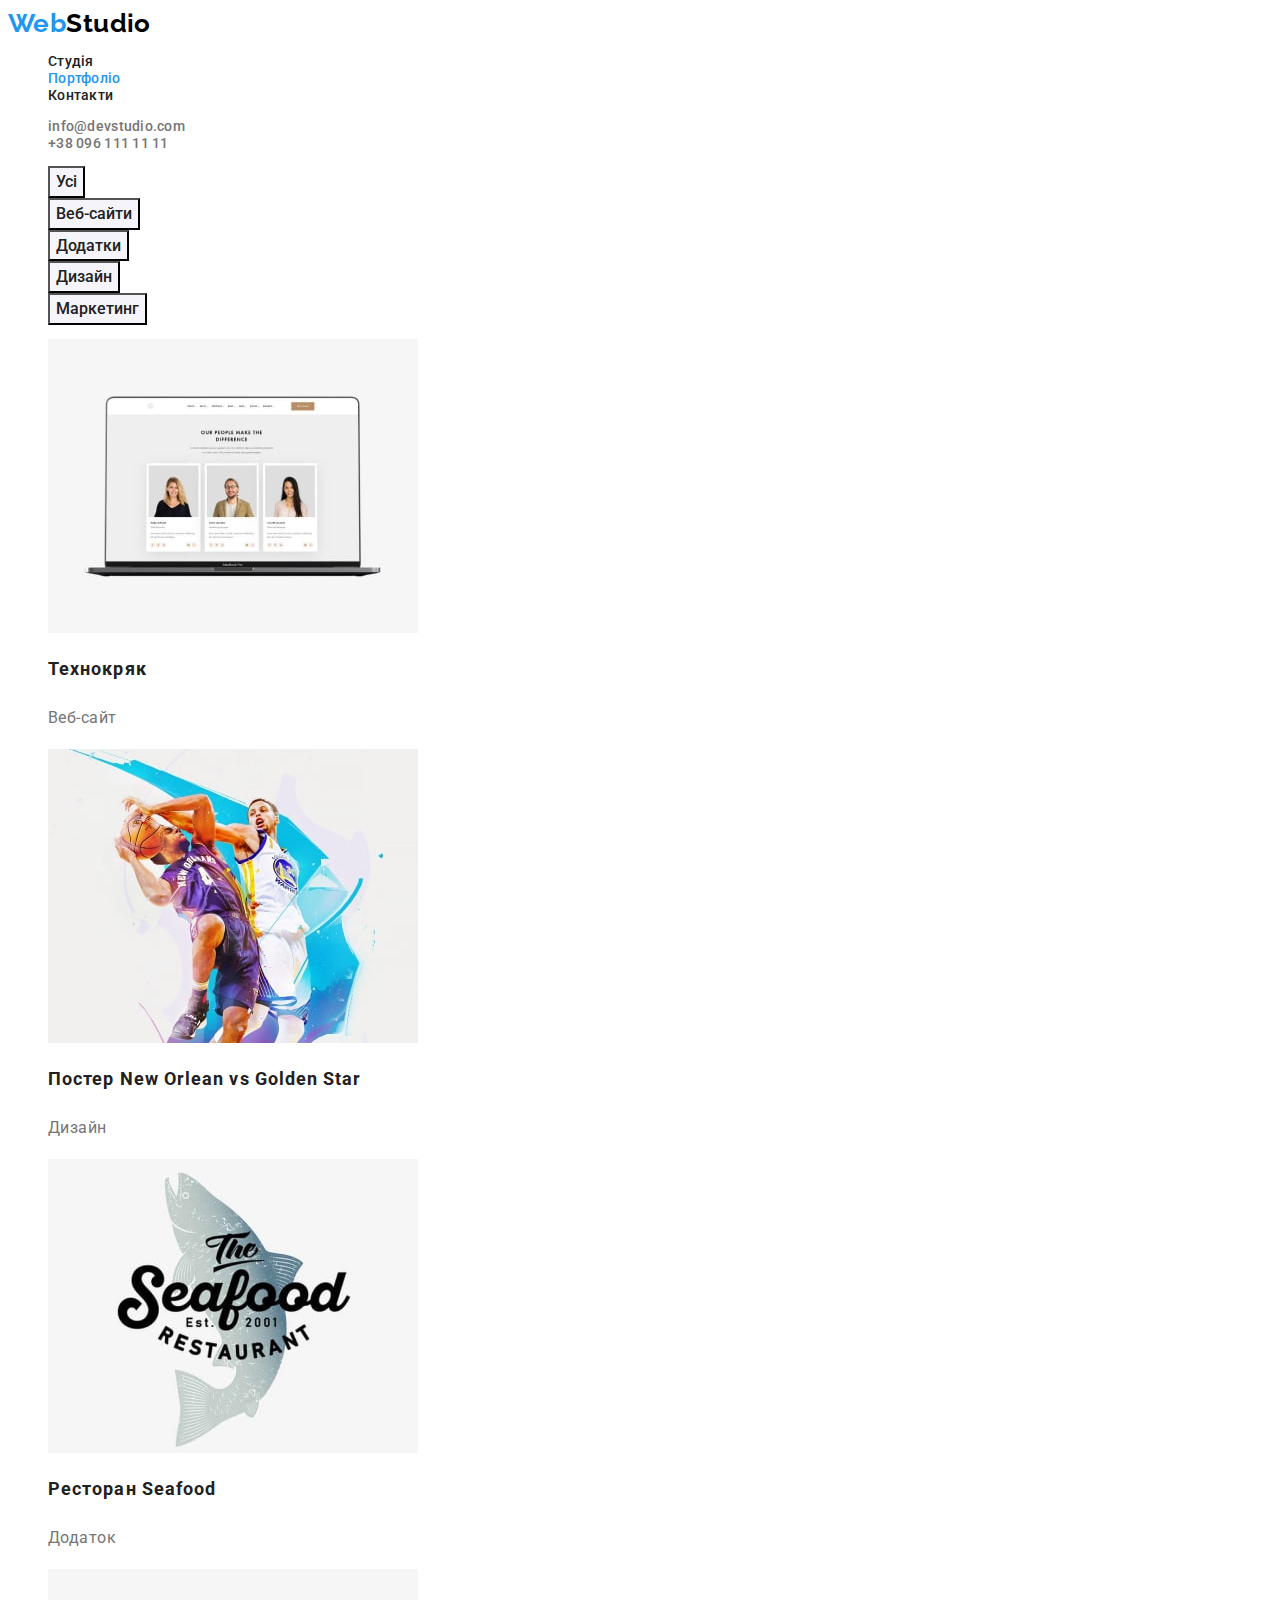
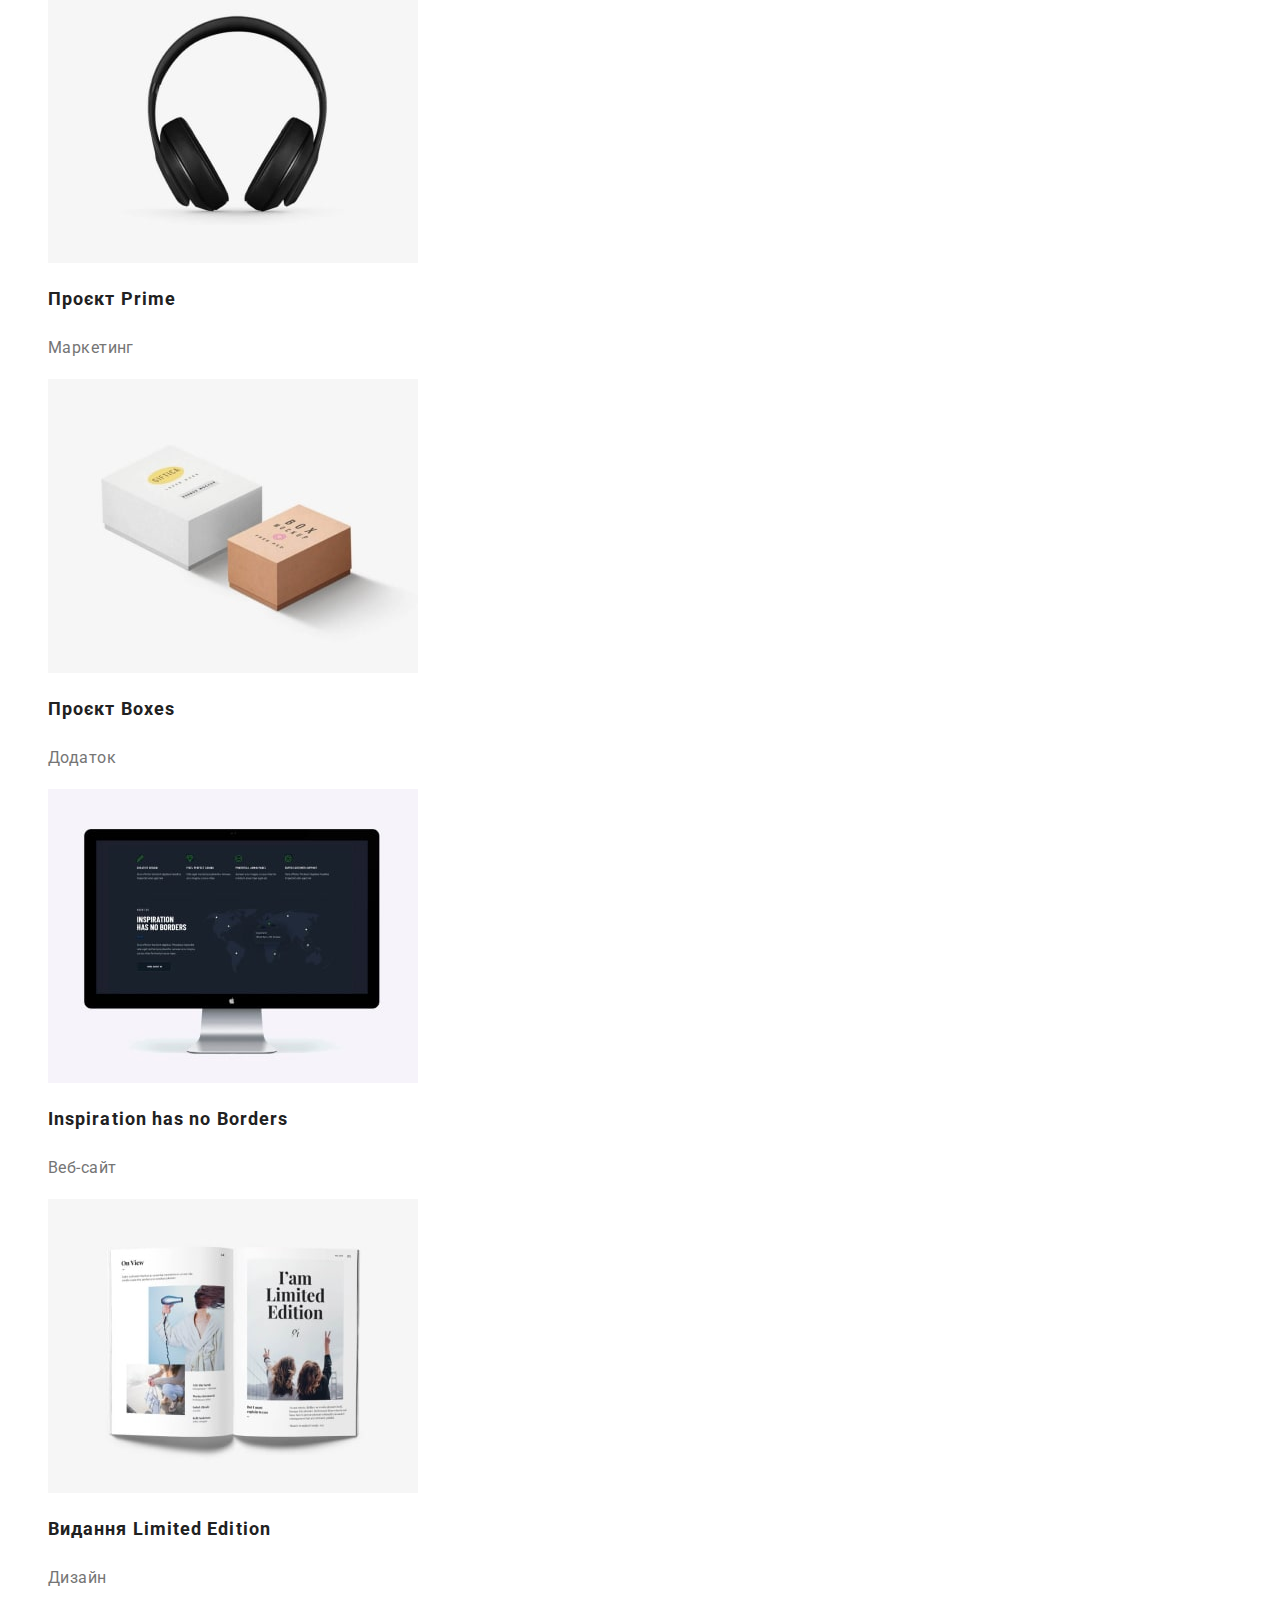
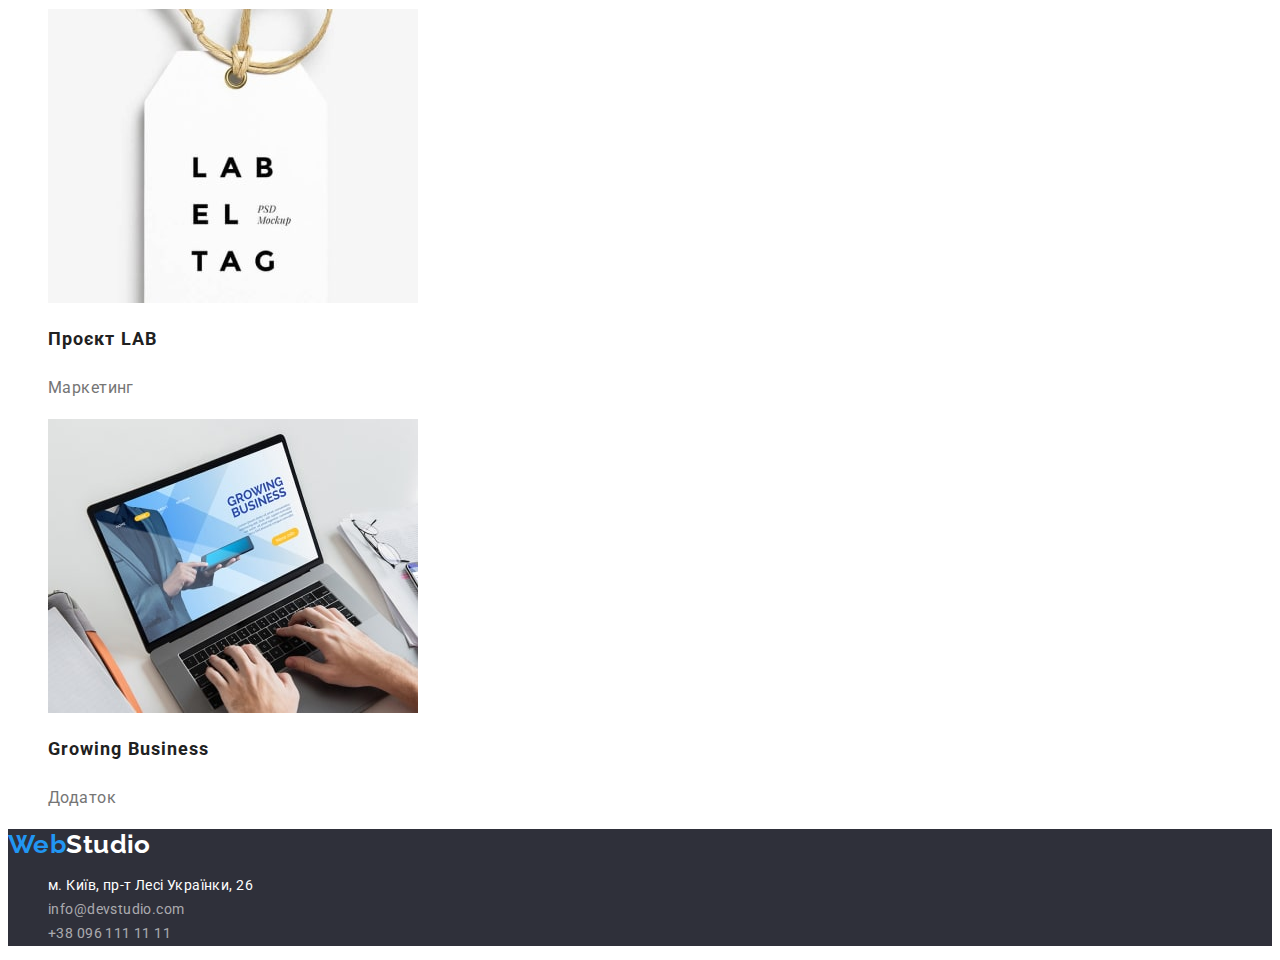
==== portfolio.html @ a38f79e4 "initial commit" ====
<!DOCTYPE html>
<html lang="uk">
	<head>
		<meta charset="UTF-8" />
		<meta http-equiv="X-UA-Compatible" content="IE=edge" />
		<meta name="viewport" content="width=device-width, initial-scale=1.0" />
		<title>Портфоліо</title>
		<link rel="preconnect" href="https://fonts.googleapis.com" />
		<link rel="preconnect" href="https://fonts.gstatic.com" crossorigin />
		<link
			href="https://fonts.googleapis.com/css2?family=Raleway:wght@700&family=Roboto:wght@400;500;700;900&display=swap"
			rel="stylesheet"
		/>
		<link rel="stylesheet" href="./css/styles.css" />
	</head>

	<body>
		<header class="header">
			<nav>
				<a href="./index.html" class="logo" lang="en">
					Web<span class="logo-header">Studio</span>
				</a>

				<ul class="list">
					<li>
						<a href="./index.html" class="nav-link link">Студія</a>
					</li>
					<li>
						<a href="./portfolio.html" class="nav-link link current">
							Портфоліо
						</a>
					</li>
					<li>
						<a href="#" class="nav-link link">Контакти</a>
					</li>
				</ul>
			</nav>

			<ul class="list">
				<li>
					<a href="mailto:info@devstudio.com" class="header-mail link">
						info@devstudio.com
					</a>
				</li>
				<li>
					<a href="tel:+380961111111" class="header-phone link">
						+38 096 111 11 11
					</a>
				</li>
			</ul>
		</header>

		<main>
			<section class="portfolio">
				<h1 class="portfolio-title visually-hidden">Портфоліо</h1>
				<ul class="list">
					<li><button type="button" class="button-portfolio">Усі</button></li>
					<li>
						<button type="button" class="button-portfolio">Веб-сайти</button>
					</li>
					<li>
						<button type="button" class="button-portfolio">Додатки</button>
					</li>
					<li>
						<button type="button" class="button-portfolio">Дизайн</button>
					</li>
					<li>
						<button type="button" class="button-portfolio">Маркетинг</button>
					</li>
				</ul>

				<ul class="list">
					<li class="portfolio-item">
						<a href="" class="link">
							<img
								src="./images/example-1.jpg"
								alt=""
								width="370"
								height="294"
							/>
							<h2 class="portfolio-subtitle">Технокряк</h2>
							<p class="portfolio-text">Веб-сайт</p>
						</a>
					</li>
					<li class="portfolio-item">
						<a href="" class="link">
							<img
								src="./images/example-2.jpg"
								alt=""
								width="370"
								height="294"
							/>
							<h2 class="portfolio-subtitle">
								Постер New Orlean vs Golden Star
							</h2>
							<p class="portfolio-text">Дизайн</p>
						</a>
					</li>
					<li class="portfolio-item">
						<a href="" class="link">
							<img
								src="./images/example-3.jpg"
								alt=""
								width="370"
								height="294"
							/>
							<h2 class="portfolio-subtitle">Ресторан Seafood</h2>
							<p class="portfolio-text">Додаток</p>
						</a>
					</li>
					<li class="portfolio-item">
						<a href="" class="link">
							<img
								src="./images/example-4.jpg"
								alt=""
								width="370"
								height="294"
							/>
							<h2 class="portfolio-subtitle">Проєкт Prime</h2>
							<p class="portfolio-text">Маркетинг</p>
						</a>
					</li>
					<li class="portfolio-item">
						<a href="" class="link">
							<img
								src="./images/example-5.jpg"
								alt=""
								width="370"
								height="294"
							/>
							<h2 class="portfolio-subtitle">Проєкт Boxes</h2>
							<p class="portfolio-text">Додаток</p>
						</a>
					</li>
					<li class="portfolio-item">
						<a href="" class="link">
							<img
								src="./images/example-6.jpg"
								alt=""
								width="370"
								height="294"
							/>
							<h2 class="portfolio-subtitle">Inspiration has no Borders</h2>
							<p class="portfolio-text">Веб-сайт</p>
						</a>
					</li>
					<li class="portfolio-item">
						<a href="" class="link">
							<img
								src="./images/example-7.jpg"
								alt=""
								width="370"
								height="294"
							/>
							<h2 class="portfolio-subtitle">Видання Limited Edition</h2>
							<p class="portfolio-text">Дизайн</p>
						</a>
					</li>
					<li class="portfolio-item">
						<a href="" class="link">
							<img
								src="./images/example-8.jpg"
								alt=""
								width="370"
								height="294"
							/>
							<h2 class="portfolio-subtitle">Проєкт LAB</h2>
							<p class="portfolio-text">Маркетинг</p>
						</a>
					</li>
					<li class="portfolio-item">
						<a href="" class="link">
							<img
								src="./images/example-9.jpg"
								alt=""
								width="370"
								height="294"
							/>
							<h2 class="portfolio-subtitle">Growing Business</h2>
							<p class="portfolio-text">Додаток</p>
						</a>
					</li>
				</ul>
			</section>
		</main>

		<footer class="footer">
			<a href="#" class="logo link" lang="en">
				Web<span class="logo-footer">Studio</span>
			</a>
			<address>
				<ul class="list">
					<li>
						<a
							href="https://goo.gl/maps/oowRSP1f97N3DCgt7"
							target="_blank"
							class="footer-address link"
							rel="noopener noreferrer"
						>
							м. Київ, пр-т Лесі Українки, 26
						</a>
					</li>
					<li>
						<a href="mailto:info@devstudio.com" class="footer-mail link">
							info@devstudio.com
						</a>
					</li>
					<li>
						<a href="tel:+380961111111" class="footer-phone link">
							+38 096 111 11 11
						</a>
					</li>
				</ul>
			</address>
		</footer>
	</body>
</html>
---- css/styles.css ----
:root {
	--primaty-text-color: #757575;
	--logo-text-color: #000000;
	--accent-color: #2196f3;
	--primaty-white-color: #ffffff;
	--button-secondary-bg-color: #f5f4fa;
	--main-title-color: #212121;
	--hero-bg-color: #2f303a;
	--hero-btn-active-bgc: #188ce8;
	--footer-contacts-color: rgba(255, 255, 255, 0.6);
}

body {
	color: var(--primaty-text-color);
	font-family: Roboto, sans-serif;
	letter-spacing: 0.03em;
	font-size: 14px;

	background-color: var(--primaty-white-color);
}

.list {
	list-style: none;
}

.link {
	text-decoration: none;
}

.visually-hidden {
	position: absolute;
	white-space: nowrap;
	width: 1px;
	height: 1px;
	overflow: hidden;
	border: 0;
	padding: 0;
	clip: rect(0 0 0 0);
	clip-path: inset(50%);
	margin: -1px;
}

.logo {
	color: var(--accent-color);
	text-decoration: none;
	font-family: Raleway, sans-serif;
	font-weight: 700;
	font-size: 26px;
	line-height: 1.19;
}

.logo .logo-header {
	color: var(--logo-text-color);
}

.nav-link {
	color: var(--main-title-color);
	font-weight: 500;
	line-height: 1.14;
	letter-spacing: 0.02em;
}

.nav-link.current {
	color: var(--accent-color);
}

.nav-link:hover,
.nav-link:focus,
.header-mail:hover,
.header-mail:focus,
.header-phone:hover,
.header-phone:focus,
.footer-mail:hover,
.footer-mail:focus,
.footer-phone:hover,
.footer-phone:focus,
.footer-address:hover,
.footer-address:focus {
	color: var(--accent-color);
}

.header-phone,
.header-mail {
	color: var(--primaty-text-color);
	font-weight: 500;
	line-height: 1.14;
	letter-spacing: 0.02em;
}

.hero {
	background-color: var(--hero-bg-color);
}

.hero-title {
	color: var(--primaty-white-color);
	font-weight: 900;
	font-size: 44px;
	line-height: 1.36;
	text-align: center;
	letter-spacing: 0.06em;
	text-transform: uppercase;
}

.hero-button {
	font-family: Roboto, sans-serif;
	color: var(--primaty-white-color);
	font-family: inherit;
	font-weight: 700;
	font-size: 16px;
	line-height: 1.88;
	text-align: center;
	letter-spacing: 0.06em;

	background-color: var(--accent-color);
	cursor: pointer;
}

.hero-button:hover,
.hero-button:focus {
	background-color: var(--hero-btn-active-bgc);
}

.features-subtitle {
	font-weight: 700;
	line-height: 1.14;
	font-size: 14px;
	text-transform: uppercase;
	color: var(--main-title-color);
}
.features-text {
	line-height: 1.71;
}

.activities-title,
.team-title {
	font-weight: 700;
	font-size: 36px;
	line-height: 1.16;
	text-align: center;
	color: var(--main-title-color);
}

.team {
	background-color: var(--button-secondary-bg-color);
}

.team-item {
	background-color: var(--primaty-white-color);
}

.team-subtitle {
	font-weight: 500;
	font-size: 16px;
	line-height: 1.19;
	text-align: center;
	color: var(--main-title-color);
}

.team-text {
	font-size: 16px;
	line-height: 1.19;
	text-align: center;
}

.logo .logo-footer {
	color: var(--primaty-white-color);
}

.footer {
	background-color: var(--hero-bg-color);
}

.footer-address {
	font-style: normal;
	line-height: 1.71;
	color: var(--primaty-white-color);
}

.footer-mail,
.footer-phone {
	font-style: normal;
	line-height: 1.71;
	color: var(--footer-contacts-color);
}

.button-portfolio {
	font-family: Roboto, sans-serif;
	background-color: var(--button-secondary-bg-color);
	font-weight: 500;
	font-size: 16px;
	line-height: 1.62;
	text-align: center;
	color: var(--main-title-color);

	cursor: pointer;
}

.button-portfolio:hover,
.button-portfolio:focus {
	color: var(--primaty-white-color);
	background-color: var(--accent-color);
}

.portfolio-subtitle {
	font-weight: 700;
	font-size: 18px;
	line-height: 2;
	letter-spacing: 0.06em;
	color: var(--main-title-color);
}

.portfolio-text {
	font-size: 16px;
	line-height: 1.88;
	color: var(--primaty-text-color);
}
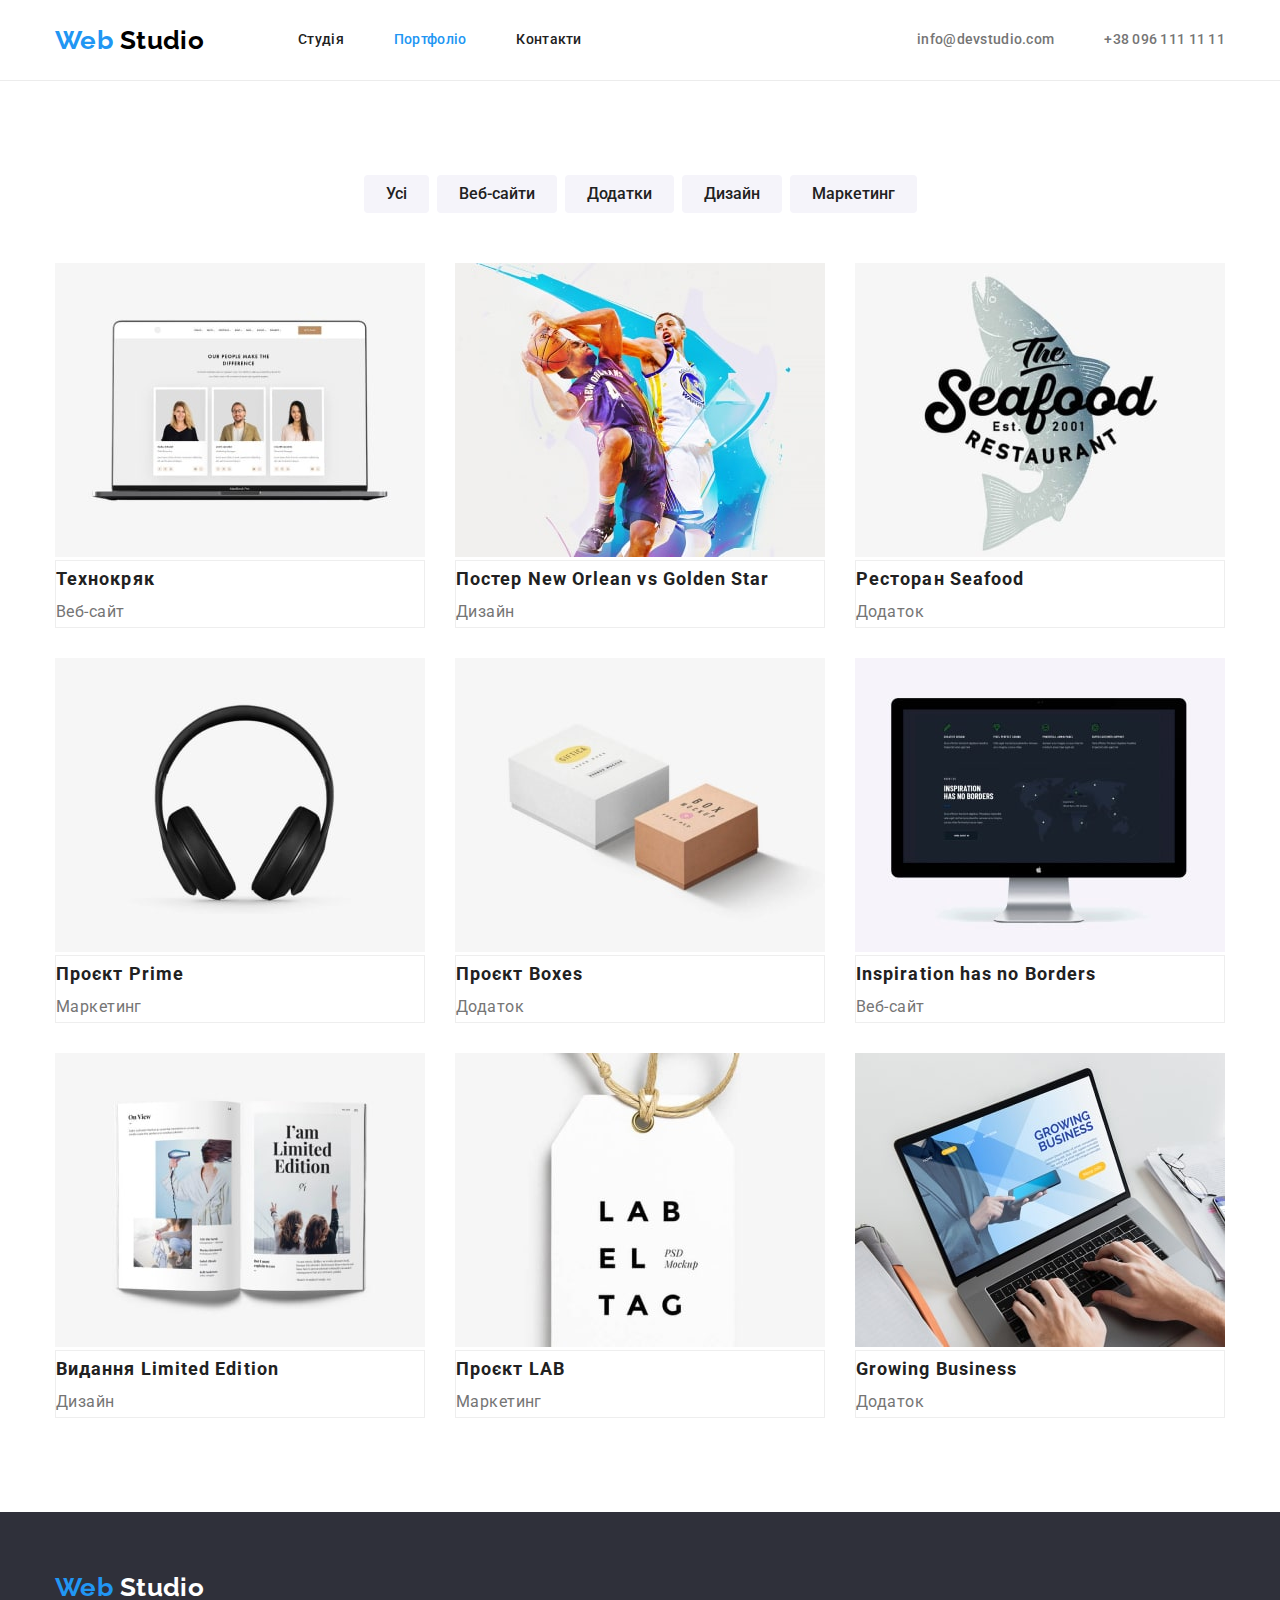
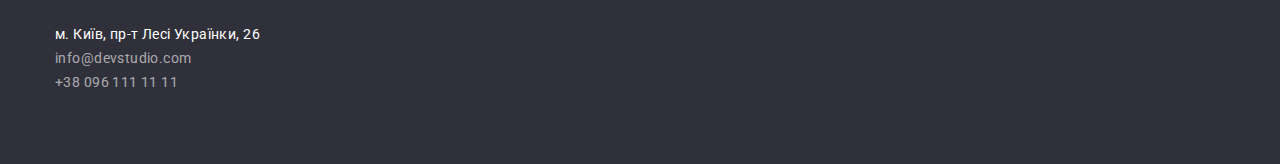
==== commit c70e3f3e: "update" ====
--- a/portfolio.html
+++ b/portfolio.html
@@ -5,6 +5,10 @@
 		<meta http-equiv="X-UA-Compatible" content="IE=edge" />
 		<meta name="viewport" content="width=device-width, initial-scale=1.0" />
 		<title>Портфоліо</title>
+		<link
+			rel="stylesheet"
+			href="https://cdnjs.cloudflare.com/ajax/libs/modern-normalize/1.1.0/modern-normalize.min.css"
+		/>
 		<link rel="preconnect" href="https://fonts.googleapis.com" />
 		<link rel="preconnect" href="https://fonts.gstatic.com" crossorigin />
 		<link
@@ -16,202 +20,228 @@
 
 	<body>
 		<header class="header">
-			<nav>
-				<a href="./index.html" class="logo" lang="en">
-					Web<span class="logo-header">Studio</span>
-				</a>
-
-				<ul class="list">
-					<li>
-						<a href="./index.html" class="nav-link link">Студія</a>
-					</li>
-					<li>
-						<a href="./portfolio.html" class="nav-link link current">
-							Портфоліо
-						</a>
-					</li>
-					<li>
-						<a href="#" class="nav-link link">Контакти</a>
-					</li>
-				</ul>
-			</nav>
-
-			<ul class="list">
-				<li>
-					<a href="mailto:info@devstudio.com" class="header-mail link">
-						info@devstudio.com
+			<div class="container main-nav">
+				<nav class="site-nav">
+					<a href="./index.html" class="logo" lang="en">
+						Web
+						<span class="logo-header">Studio</span>
 					</a>
-				</li>
-				<li>
-					<a href="tel:+380961111111" class="header-phone link">
-						+38 096 111 11 11
-					</a>
-				</li>
-			</ul>
-		</header>
-
-		<main>
-			<section class="portfolio">
-				<h1 class="portfolio-title visually-hidden">Портфоліо</h1>
-				<ul class="list">
-					<li><button type="button" class="button-portfolio">Усі</button></li>
-					<li>
-						<button type="button" class="button-portfolio">Веб-сайти</button>
-					</li>
-					<li>
-						<button type="button" class="button-portfolio">Додатки</button>
-					</li>
-					<li>
-						<button type="button" class="button-portfolio">Дизайн</button>
-					</li>
-					<li>
-						<button type="button" class="button-portfolio">Маркетинг</button>
-					</li>
-				</ul>
-
-				<ul class="list">
-					<li class="portfolio-item">
-						<a href="" class="link">
-							<img
-								src="./images/example-1.jpg"
-								alt=""
-								width="370"
-								height="294"
-							/>
-							<h2 class="portfolio-subtitle">Технокряк</h2>
-							<p class="portfolio-text">Веб-сайт</p>
-						</a>
-					</li>
-					<li class="portfolio-item">
-						<a href="" class="link">
-							<img
-								src="./images/example-2.jpg"
-								alt=""
-								width="370"
-								height="294"
-							/>
-							<h2 class="portfolio-subtitle">
-								Постер New Orlean vs Golden Star
-							</h2>
-							<p class="portfolio-text">Дизайн</p>
-						</a>
-					</li>
-					<li class="portfolio-item">
-						<a href="" class="link">
-							<img
-								src="./images/example-3.jpg"
-								alt=""
-								width="370"
-								height="294"
-							/>
-							<h2 class="portfolio-subtitle">Ресторан Seafood</h2>
-							<p class="portfolio-text">Додаток</p>
-						</a>
-					</li>
-					<li class="portfolio-item">
-						<a href="" class="link">
-							<img
-								src="./images/example-4.jpg"
-								alt=""
-								width="370"
-								height="294"
-							/>
-							<h2 class="portfolio-subtitle">Проєкт Prime</h2>
-							<p class="portfolio-text">Маркетинг</p>
-						</a>
-					</li>
-					<li class="portfolio-item">
-						<a href="" class="link">
-							<img
-								src="./images/example-5.jpg"
-								alt=""
-								width="370"
-								height="294"
-							/>
-							<h2 class="portfolio-subtitle">Проєкт Boxes</h2>
-							<p class="portfolio-text">Додаток</p>
-						</a>
-					</li>
-					<li class="portfolio-item">
-						<a href="" class="link">
-							<img
-								src="./images/example-6.jpg"
-								alt=""
-								width="370"
-								height="294"
-							/>
-							<h2 class="portfolio-subtitle">Inspiration has no Borders</h2>
-							<p class="portfolio-text">Веб-сайт</p>
-						</a>
-					</li>
-					<li class="portfolio-item">
-						<a href="" class="link">
-							<img
-								src="./images/example-7.jpg"
-								alt=""
-								width="370"
-								height="294"
-							/>
-							<h2 class="portfolio-subtitle">Видання Limited Edition</h2>
-							<p class="portfolio-text">Дизайн</p>
-						</a>
-					</li>
-					<li class="portfolio-item">
-						<a href="" class="link">
-							<img
-								src="./images/example-8.jpg"
-								alt=""
-								width="370"
-								height="294"
-							/>
-							<h2 class="portfolio-subtitle">Проєкт LAB</h2>
-							<p class="portfolio-text">Маркетинг</p>
-						</a>
-					</li>
-					<li class="portfolio-item">
-						<a href="" class="link">
-							<img
-								src="./images/example-9.jpg"
-								alt=""
-								width="370"
-								height="294"
-							/>
-							<h2 class="portfolio-subtitle">Growing Business</h2>
-							<p class="portfolio-text">Додаток</p>
-						</a>
-					</li>
-				</ul>
-			</section>
-		</main>
-
-		<footer class="footer">
-			<a href="#" class="logo link" lang="en">
-				Web<span class="logo-footer">Studio</span>
-			</a>
-			<address>
-				<ul class="list">
-					<li>
-						<a
-							href="https://goo.gl/maps/oowRSP1f97N3DCgt7"
-							target="_blank"
-							class="footer-address link"
-							rel="noopener noreferrer"
-						>
-							м. Київ, пр-т Лесі Українки, 26
-						</a>
-					</li>
-					<li>
-						<a href="mailto:info@devstudio.com" class="footer-mail link">
+
+					<ul class="site-nav list">
+						<li class="item">
+							<a href="./index.html" class="nav-link link">Студія</a>
+						</li>
+						<li class="item">
+							<a href="./portfolio.html" class="nav-link link current">
+								Портфоліо
+							</a>
+						</li>
+						<li class="item">
+							<a href="#" class="nav-link link">Контакти</a>
+						</li>
+					</ul>
+				</nav>
+
+				<ul class="header-contacts list">
+					<li class="item">
+						<a href="mailto:info@devstudio.com" class="header-mail link">
 							info@devstudio.com
 						</a>
 					</li>
-					<li>
-						<a href="tel:+380961111111" class="footer-phone link">
+					<li class="item">
+						<a href="tel:+380961111111" class="header-phone link">
 							+38 096 111 11 11
 						</a>
 					</li>
 				</ul>
-			</address>
+			</div>
+		</header>
+
+		<main>
+			<section class="section">
+				<div class="container">
+					<h1 class="portfolio-title visually-hidden">Портфоліо</h1>
+					<ul class="btn-nav list">
+						<li><button type="button" class="button-portfolio">Усі</button></li>
+						<li>
+							<button type="button" class="button-portfolio">Веб-сайти</button>
+						</li>
+						<li>
+							<button type="button" class="button-portfolio">Додатки</button>
+						</li>
+						<li>
+							<button type="button" class="button-portfolio">Дизайн</button>
+						</li>
+						<li>
+							<button type="button" class="button-portfolio">Маркетинг</button>
+						</li>
+					</ul>
+
+					<ul class="work-list list">
+						<li class="portfolio-item">
+							<a href="" class="link">
+								<img
+									src="./images/example-1.jpg"
+									alt=""
+									width="370"
+									height="294"
+								/>
+								<div class="portfolio-contents">
+									<h2 class="portfolio-subtitle">Технокряк</h2>
+									<p class="portfolio-text">Веб-сайт</p>
+								</div>
+							</a>
+						</li>
+						<li class="portfolio-item">
+							<a href="" class="link">
+								<img
+									src="./images/example-2.jpg"
+									alt=""
+									width="370"
+									height="294"
+								/>
+								<div class="portfolio-contents">
+									<h2 class="portfolio-subtitle">
+										Постер New Orlean vs Golden Star
+									</h2>
+									<p class="portfolio-text">Дизайн</p>
+								</div>
+							</a>
+						</li>
+						<li class="portfolio-item">
+							<a href="" class="link">
+								<img
+									src="./images/example-3.jpg"
+									alt=""
+									width="370"
+									height="294"
+								/>
+								<div class="portfolio-contents">
+									<h2 class="portfolio-subtitle">Ресторан Seafood</h2>
+									<p class="portfolio-text">Додаток</p>
+								</div>
+							</a>
+						</li>
+						<li class="portfolio-item">
+							<a href="" class="link">
+								<img
+									src="./images/example-4.jpg"
+									alt=""
+									width="370"
+									height="294"
+								/>
+								<div class="portfolio-contents">
+									<h2 class="portfolio-subtitle">Проєкт Prime</h2>
+									<p class="portfolio-text">Маркетинг</p>
+								</div>
+							</a>
+						</li>
+						<li class="portfolio-item">
+							<a href="" class="link">
+								<img
+									src="./images/example-5.jpg"
+									alt=""
+									width="370"
+									height="294"
+								/>
+								<div class="portfolio-contents">
+									<h2 class="portfolio-subtitle">Проєкт Boxes</h2>
+									<p class="portfolio-text">Додаток</p>
+								</div>
+							</a>
+						</li>
+						<li class="portfolio-item">
+							<a href="" class="link">
+								<img
+									src="./images/example-6.jpg"
+									alt=""
+									width="370"
+									height="294"
+								/>
+								<div class="portfolio-contents">
+									<h2 class="portfolio-subtitle">Inspiration has no Borders</h2>
+									<p class="portfolio-text">Веб-сайт</p>
+								</div>
+							</a>
+						</li>
+						<li class="portfolio-item">
+							<a href="" class="link">
+								<img
+									src="./images/example-7.jpg"
+									alt=""
+									width="370"
+									height="294"
+								/>
+								<div class="portfolio-contents">
+									<h2 class="portfolio-subtitle">Видання Limited Edition</h2>
+									<p class="portfolio-text">Дизайн</p>
+								</div>
+							</a>
+						</li>
+						<li class="portfolio-item">
+							<a href="" class="link">
+								<img
+									src="./images/example-8.jpg"
+									alt=""
+									width="370"
+									height="294"
+								/>
+								<div class="portfolio-contents">
+									<h2 class="portfolio-subtitle">Проєкт LAB</h2>
+									<p class="portfolio-text">Маркетинг</p>
+								</div>
+							</a>
+						</li>
+						<li class="portfolio-item">
+							<a href="" class="link">
+								<img
+									src="./images/example-9.jpg"
+									alt=""
+									width="370"
+									height="294"
+								/>
+								<div class="portfolio-contents">
+									<h2 class="portfolio-subtitle">Growing Business</h2>
+									<p class="portfolio-text">Додаток</p>
+								</div>
+							</a>
+						</li>
+					</ul>
+				</div>
+			</section>
+		</main>
+
+		<footer class="footer">
+			<div class="container">
+				<a href="#" class="logo link" lang="en">
+					Web
+					<span class="logo-footer">Studio</span>
+				</a>
+				<address>
+					<ul class="list">
+						<li>
+							<a
+								href="https://goo.gl/maps/oowRSP1f97N3DCgt7"
+								target="_blank"
+								class="footer-address link"
+								rel="noopener noreferrer"
+							>
+								м. Київ, пр-т Лесі Українки, 26
+							</a>
+						</li>
+						<li>
+							<a href="mailto:info@devstudio.com" class="footer-mail link">
+								info@devstudio.com
+							</a>
+						</li>
+						<li>
+							<a href="tel:+380961111111" class="footer-phone link">
+								+38 096 111 11 11
+							</a>
+						</li>
+					</ul>
+				</address>
+			</div>
 		</footer>
 	</body>
 </html>
--- a/css/styles.css
+++ b/css/styles.css
@@ -15,11 +15,28 @@
 	font-family: Roboto, sans-serif;
 	letter-spacing: 0.03em;
 	font-size: 14px;
-
 	background-color: var(--primaty-white-color);
 }
 
+h1,
+h2,
+h3,
+h4,
+h5,
+h6,
+p {
+	margin: 0;
+}
+
+.container {
+	width: 1200px;
+	padding: 0 15px;
+	margin: 0 auto;
+}
+
 .list {
+	padding: 0;
+	margin: 0;
 	list-style: none;
 }
 
@@ -38,6 +55,46 @@
 	clip: rect(0 0 0 0);
 	clip-path: inset(50%);
 	margin: -1px;
+}
+
+.section {
+	padding-top: 94px;
+	padding-bottom: 94px;
+}
+
+.header {
+	border-bottom: 1px solid #ececec;
+}
+
+.main-nav {
+	display: flex;
+	align-items: center;
+}
+
+.site-nav,
+.header-contacts {
+	display: flex;
+	align-items: center;
+}
+
+.site-nav .item:not(:last-child),
+.header-contacts .item:not(:last-child) {
+	margin-right: 50px;
+}
+
+.site-nav .link,
+.header-contacts .link {
+	display: block;
+	padding-top: 32px;
+	padding-bottom: 32px;
+}
+
+.header-contacts {
+	margin-left: auto;
+}
+
+.header .logo {
+	margin-right: 94px;
 }
 
 .logo {
@@ -89,9 +146,15 @@
 
 .hero {
 	background-color: var(--hero-bg-color);
+	text-align: center;
+	padding-top: 200px;
+	padding-bottom: 200px;
 }
 
 .hero-title {
+	margin-top: 0;
+	margin-bottom: 30px;
+
 	color: var(--primaty-white-color);
 	font-weight: 900;
 	font-size: 44px;
@@ -102,7 +165,12 @@
 }
 
 .hero-button {
-	font-family: Roboto, sans-serif;
+	box-shadow: 0px 4px 4px rgba(0, 0, 0, 0.15);
+	border-radius: 4px;
+	padding: 10px 32px;
+	min-width: 216px;
+	border: 0;
+
 	color: var(--primaty-white-color);
 	font-family: inherit;
 	font-weight: 700;
@@ -120,7 +188,20 @@
 	background-color: var(--hero-btn-active-bgc);
 }
 
+.features {
+	display: flex;
+	flex-wrap: wrap;
+	gap: 30px;
+}
+
+.features .item {
+	flex-basis: calc((100% - 90px) / 4);
+}
+
 .features-subtitle {
+	margin-top: 0;
+	margin-bottom: 10px;
+
 	font-weight: 700;
 	line-height: 1.14;
 	font-size: 14px;
@@ -128,11 +209,25 @@
 	color: var(--main-title-color);
 }
 .features-text {
+	margin: 0;
 	line-height: 1.71;
+}
+
+.activities {
+	display: flex;
+	flex-wrap: wrap;
+	gap: 30px;
+}
+
+.activities .item {
+	flex-basis: calc((100% - 60px) / 3);
 }
 
 .activities-title,
 .team-title {
+	margin-top: 0;
+	margin-bottom: 50px;
+
 	font-weight: 700;
 	font-size: 36px;
 	line-height: 1.16;
@@ -144,16 +239,32 @@
 	background-color: var(--button-secondary-bg-color);
 }
 
+.team-list {
+	display: flex;
+	flex-wrap: wrap;
+	gap: 30px;
+}
+
 .team-item {
+	flex-basis: calc((100% - 90px) / 4);
+
 	background-color: var(--primaty-white-color);
 }
 
 .team-subtitle {
+	display: block;
+	margin-bottom: 10px;
+
 	font-weight: 500;
 	font-size: 16px;
 	line-height: 1.19;
 	text-align: center;
 	color: var(--main-title-color);
+}
+
+.team-content {
+	padding-top: 30px;
+	padding-bottom: 30px;
 }
 
 .team-text {
@@ -168,6 +279,14 @@
 
 .footer {
 	background-color: var(--hero-bg-color);
+	padding-top: 60px;
+	padding-bottom: 60px;
+	min-height: 252px;
+}
+
+.footer .logo {
+	display: block;
+	margin-bottom: 20px;
 }
 
 .footer-address {
@@ -184,6 +303,10 @@
 }
 
 .button-portfolio {
+	padding: 6px 22px;
+	border-radius: 4px;
+	border: 0;
+
 	font-family: Roboto, sans-serif;
 	background-color: var(--button-secondary-bg-color);
 	font-weight: 500;
@@ -214,3 +337,20 @@
 	line-height: 1.88;
 	color: var(--primaty-text-color);
 }
+
+.btn-nav {
+	display: flex;
+	justify-content: center;
+	margin-bottom: 50px;
+	column-gap: 8px;
+}
+
+.work-list {
+	display: flex;
+	flex-wrap: wrap;
+	gap: 30px;
+}
+
+.portfolio-contents {
+	border: 1px solid #eeeeee;
+}
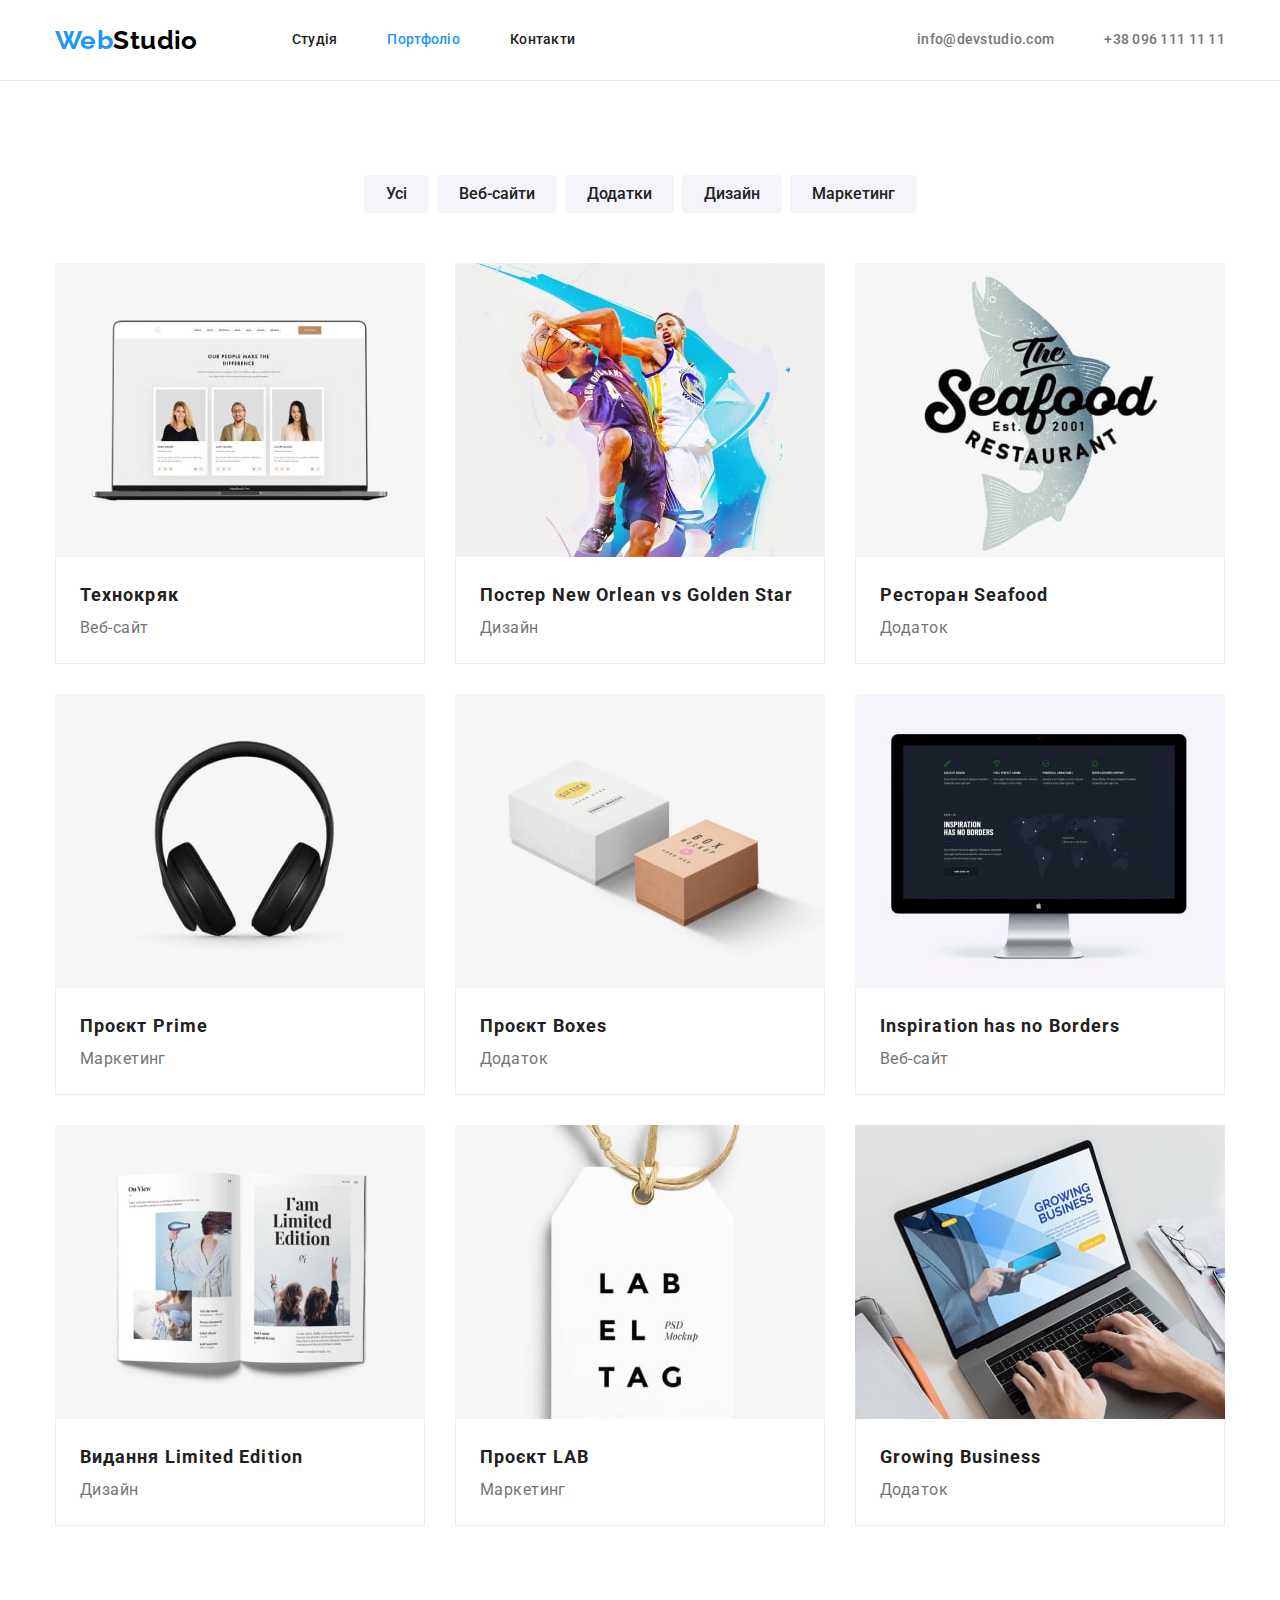
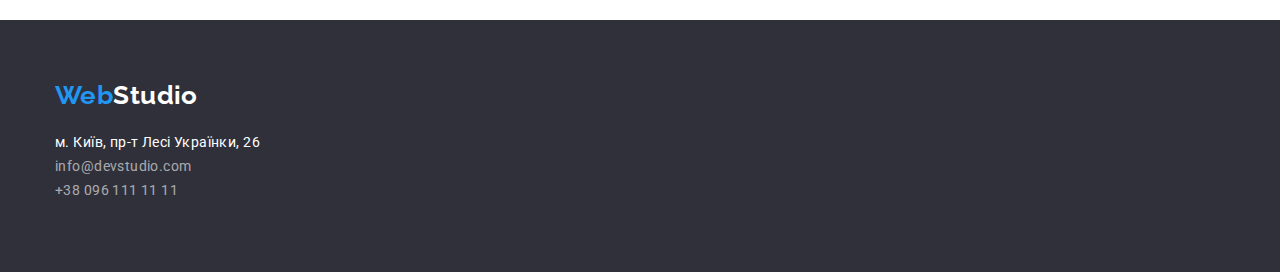
==== commit 1751d9c1: "update" ====
--- a/portfolio.html
+++ b/portfolio.html
@@ -23,8 +23,7 @@
 			<div class="container main-nav">
 				<nav class="site-nav">
 					<a href="./index.html" class="logo" lang="en">
-						Web
-						<span class="logo-header">Studio</span>
+						Web<span class="logo-header">Studio</span>
 					</a>
 
 					<ul class="site-nav list">
@@ -214,8 +213,7 @@
 		<footer class="footer">
 			<div class="container">
 				<a href="#" class="logo link" lang="en">
-					Web
-					<span class="logo-footer">Studio</span>
+					Web<span class="logo-footer">Studio</span>
 				</a>
 				<address>
 					<ul class="list">
--- a/css/styles.css
+++ b/css/styles.css
@@ -26,6 +26,12 @@
 h6,
 p {
 	margin: 0;
+}
+
+img {
+	display: block;
+	max-width: 100%;
+	height: auto;
 }
 
 .container {
@@ -248,6 +254,9 @@
 .team-item {
 	flex-basis: calc((100% - 90px) / 4);
 
+	box-shadow: 0px 1px 3px rgba(0, 0, 0, 0.12), 0px 1px 1px rgba(0, 0, 0, 0.14),
+		0px 2px 1px rgba(0, 0, 0, 0.2);
+	border-radius: 0px 0px 4px 4px;
 	background-color: var(--primaty-white-color);
 }
 
@@ -351,6 +360,16 @@
 	gap: 30px;
 }
 
+/* .portfolio-item {
+	box-sizing: border-box;
+	background: #ffffff;
+	border: 1px solid #eeeeee;
+} */
+
 .portfolio-contents {
-	border: 1px solid #eeeeee;
-}
+	padding: 20px 24px;
+	box-sizing: border-box;
+	border-bottom: 1px solid #eeeeee;
+	border-left: 1px solid #eeeeee;
+	border-right: 1px solid #eeeeee;
+}
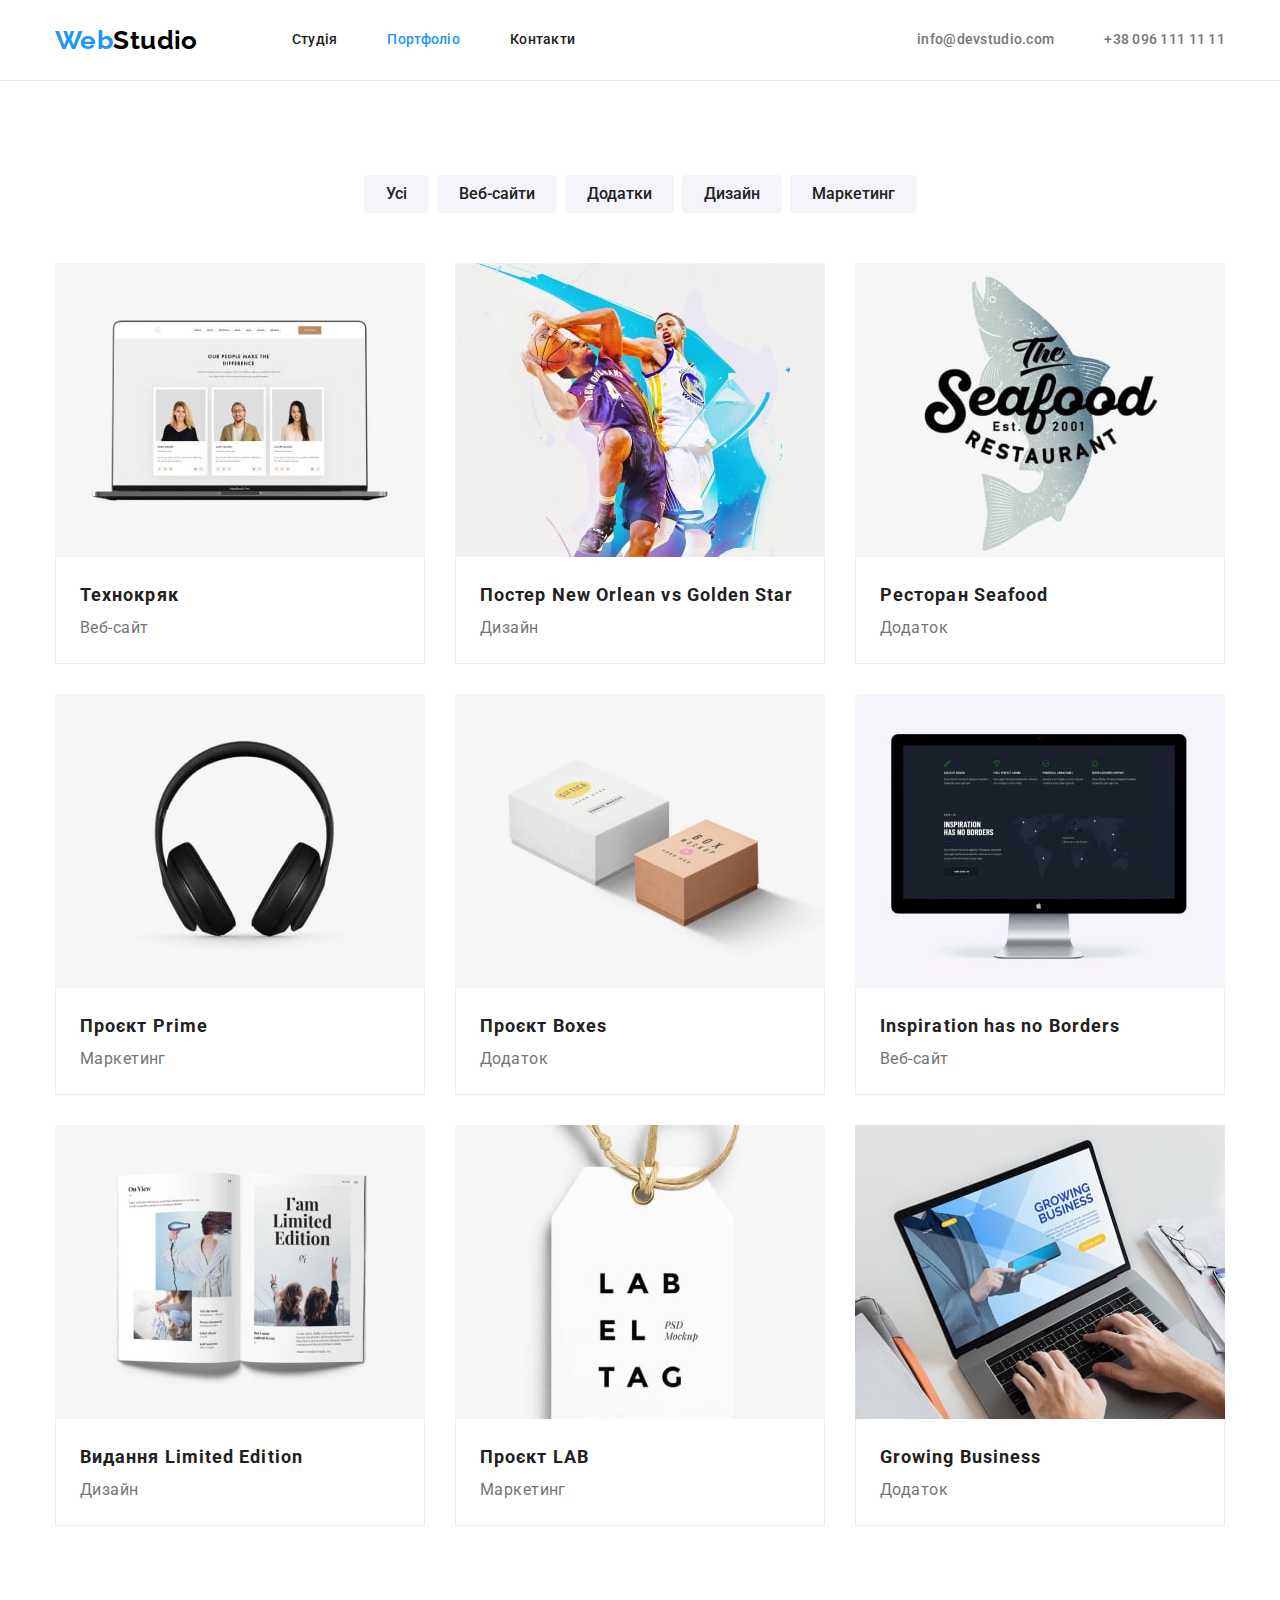
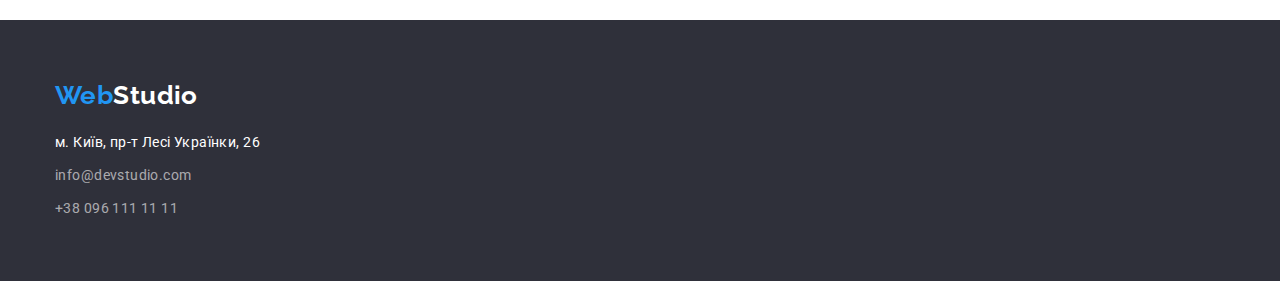
==== commit 76400735: "update footer" ====
--- a/portfolio.html
+++ b/portfolio.html
@@ -216,8 +216,8 @@
 					Web<span class="logo-footer">Studio</span>
 				</a>
 				<address>
-					<ul class="list">
-						<li>
+					<ul class="address-list list">
+						<li class="item">
 							<a
 								href="https://goo.gl/maps/oowRSP1f97N3DCgt7"
 								target="_blank"
@@ -227,12 +227,12 @@
 								м. Київ, пр-т Лесі Українки, 26
 							</a>
 						</li>
-						<li>
+						<li class="item">
 							<a href="mailto:info@devstudio.com" class="footer-mail link">
 								info@devstudio.com
 							</a>
 						</li>
-						<li>
+						<li class="item">
 							<a href="tel:+380961111111" class="footer-phone link">
 								+38 096 111 11 11
 							</a>
--- a/css/styles.css
+++ b/css/styles.css
@@ -8,6 +8,8 @@
 	--hero-bg-color: #2f303a;
 	--hero-btn-active-bgc: #188ce8;
 	--footer-contacts-color: rgba(255, 255, 255, 0.6);
+	--header-border: #ececec;
+	--portfolio-content-border: #eeeeee;
 }
 
 body {
@@ -63,13 +65,17 @@
 	margin: -1px;
 }
 
+.section.no-padding-top {
+	padding-top: 0;
+}
+
 .section {
 	padding-top: 94px;
 	padding-bottom: 94px;
 }
 
 .header {
-	border-bottom: 1px solid #ececec;
+	border-bottom: 1px solid var(--header-border);
 }
 
 .main-nav {
@@ -158,8 +164,8 @@
 }
 
 .hero-title {
-	margin-top: 0;
-	margin-bottom: 30px;
+	margin: 0 auto 30px auto;
+	width: 696px;
 
 	color: var(--primaty-white-color);
 	font-weight: 900;
@@ -311,6 +317,10 @@
 	color: var(--footer-contacts-color);
 }
 
+.address-list .item:not(:last-child) {
+	margin-bottom: 9px;
+}
+
 .button-portfolio {
 	padding: 6px 22px;
 	border-radius: 4px;
@@ -360,16 +370,10 @@
 	gap: 30px;
 }
 
-/* .portfolio-item {
-	box-sizing: border-box;
-	background: #ffffff;
-	border: 1px solid #eeeeee;
-} */
-
 .portfolio-contents {
 	padding: 20px 24px;
 	box-sizing: border-box;
-	border-bottom: 1px solid #eeeeee;
-	border-left: 1px solid #eeeeee;
-	border-right: 1px solid #eeeeee;
-}
+	border-bottom: 1px solid var(--portfolio-content-border);
+	border-left: 1px solid var(--portfolio-content-border);
+	border-right: 1px solid var(--portfolio-content-border);
+}
